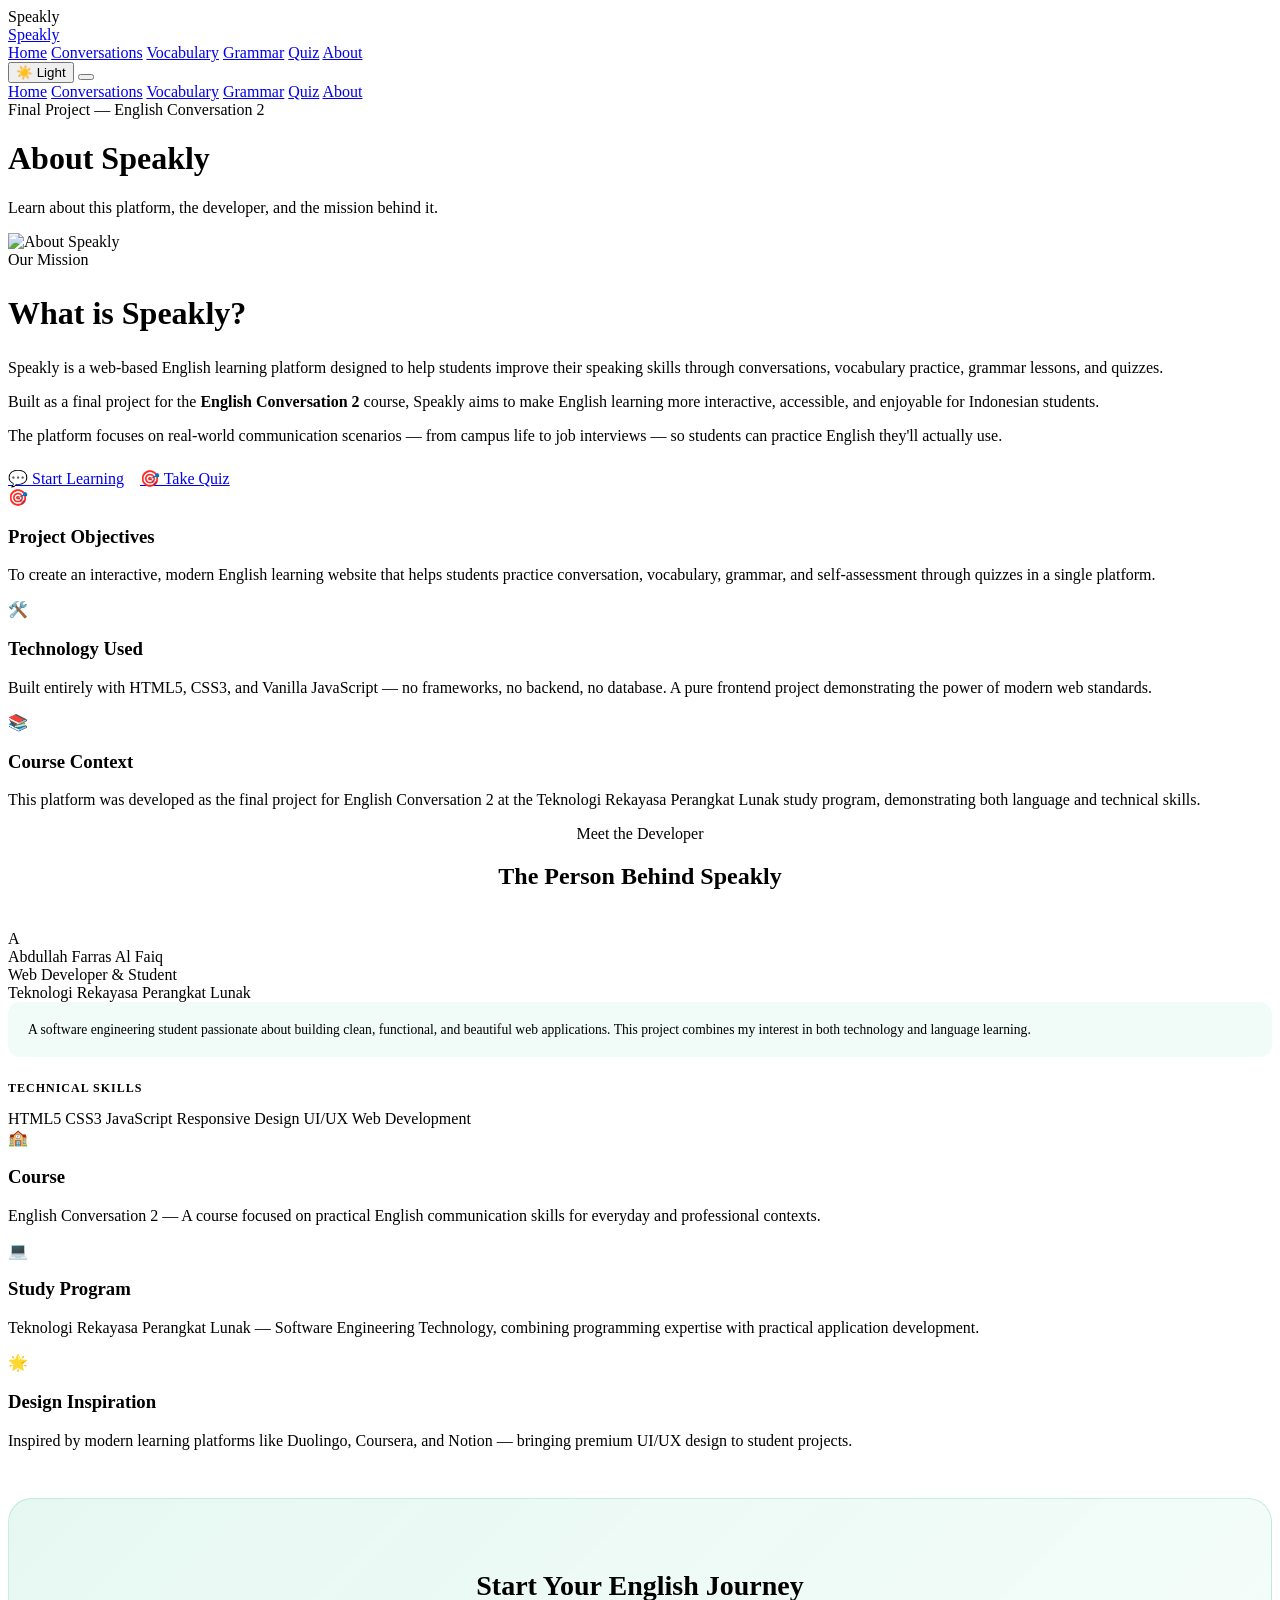
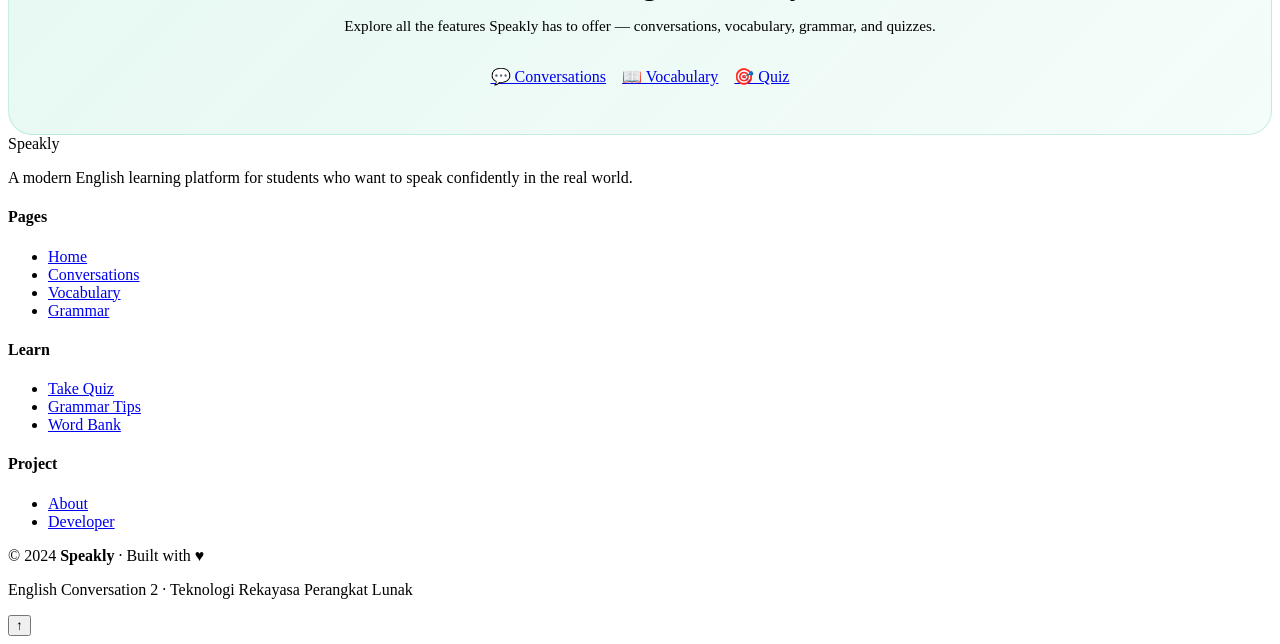
==== about.html @ 5d413e0e "Add files via upload" ====
<!DOCTYPE html>
<html lang="en">
<head>
  <meta charset="UTF-8" />
  <meta name="viewport" content="width=device-width, initial-scale=1.0" />
  <title>About – Speakly</title>
  <link rel="stylesheet" href="css/style.css" />
</head>
<body>

  <div id="loading-screen">
    <div class="loader-logo">Speak<span>ly</span></div>
    <div class="loader-bar"><div class="loader-progress"></div></div>
  </div>

  <nav class="navbar">
    <a href="index.html" class="nav-logo">Speak<span>ly</span></a>
    <div class="nav-links">
      <a href="index.html">Home</a>
      <a href="conversations.html">Conversations</a>
      <a href="vocabulary.html">Vocabulary</a>
      <a href="grammar.html">Grammar</a>
      <a href="quiz.html">Quiz</a>
      <a href="about.html" class="active">About</a>
    </div>
    <div class="nav-actions">
      <button id="dark-mode-toggle" class="dark-toggle">☀️ Light</button>
      <button class="hamburger" aria-label="Menu"><span></span><span></span><span></span></button>
    </div>
  </nav>

  <div class="mobile-nav">
    <a href="index.html">Home</a>
    <a href="conversations.html">Conversations</a>
    <a href="vocabulary.html">Vocabulary</a>
    <a href="grammar.html">Grammar</a>
    <a href="quiz.html">Quiz</a>
    <a href="about.html">About</a>
  </div>

  <!-- Page Hero -->
  <div class="page-hero">
    <span class="section-eyebrow">Final Project — English Conversation 2</span>
    <h1 class="page-hero-title">About <span style="color: var(--primary);">Speakly</span></h1>
    <p class="page-hero-desc">Learn about this platform, the developer, and the mission behind it.</p>
  </div>

  <section class="section" style="padding-top: 0;">
    <div class="section-container">

      <!-- About Hero: Image + Text -->
      <div class="about-hero fade-in">
        <div class="about-image">
          <img src="images/about.png" alt="About Speakly" />
        </div>
        <div class="about-text">
          <span class="section-eyebrow">Our Mission</span>
          <h2 class="section-title" style="text-align: left; font-size: 2rem;">What is <span style="color: var(--primary);">Speakly?</span></h2>
          <p>
            Speakly is a web-based English learning platform designed to help students improve their speaking skills through conversations, vocabulary practice, grammar lessons, and quizzes.
          </p>
          <p>
            Built as a final project for the <strong>English Conversation 2</strong> course, Speakly aims to make English learning more interactive, accessible, and enjoyable for Indonesian students.
          </p>
          <p>
            The platform focuses on real-world communication scenarios — from campus life to job interviews — so students can practice English they'll actually use.
          </p>
          <div style="display: flex; gap: 1rem; margin-top: 1.5rem; flex-wrap: wrap;">
            <a href="conversations.html" class="btn-primary">💬 Start Learning</a>
            <a href="quiz.html" class="btn-secondary">🎯 Take Quiz</a>
          </div>
        </div>
      </div>

      <!-- About Cards -->
      <div class="about-grid">
        <div class="about-card fade-in fade-in-delay-1">
          <div class="about-card-icon">🎯</div>
          <h3 class="about-card-title">Project Objectives</h3>
          <p class="about-card-text">
            To create an interactive, modern English learning website that helps students practice conversation, vocabulary, grammar, and self-assessment through quizzes in a single platform.
          </p>
        </div>
        <div class="about-card fade-in fade-in-delay-2">
          <div class="about-card-icon">🛠️</div>
          <h3 class="about-card-title">Technology Used</h3>
          <p class="about-card-text">
            Built entirely with HTML5, CSS3, and Vanilla JavaScript — no frameworks, no backend, no database. A pure frontend project demonstrating the power of modern web standards.
          </p>
        </div>
        <div class="about-card fade-in fade-in-delay-3">
          <div class="about-card-icon">📚</div>
          <h3 class="about-card-title">Course Context</h3>
          <p class="about-card-text">
            This platform was developed as the final project for English Conversation 2 at the Teknologi Rekayasa Perangkat Lunak study program, demonstrating both language and technical skills.
          </p>
        </div>
      </div>

      <!-- Developer Profile Card -->
      <div class="fade-in" style="text-align: center; margin-bottom: 1rem;">
        <span class="section-eyebrow">Meet the Developer</span>
        <h2 class="section-title" style="margin-bottom: 2.5rem;">The Person Behind Speakly</h2>
      </div>

      <div class="profile-card fade-in">
        <div class="profile-avatar">A</div>
        <div class="profile-name">Abdullah Farras Al Faiq</div>
        <div class="profile-role">Web Developer & Student</div>
        <div class="profile-program">Teknologi Rekayasa Perangkat Lunak</div>

        <div style="background: rgba(16,185,129,0.06); border-radius: 12px; padding: 1rem 1.25rem; margin-bottom: 1.5rem; font-size: 0.85rem; color: var(--muted); line-height: 1.7; text-align: left;">
          A software engineering student passionate about building clean, functional, and beautiful web applications. This project combines my interest in both technology and language learning.
        </div>

        <h4 style="font-size: 0.75rem; font-weight: 700; letter-spacing: 1px; text-transform: uppercase; color: var(--muted); margin-bottom: 0.875rem;">Technical Skills</h4>
        <div class="skills-list">
          <span class="skill-tag">HTML5</span>
          <span class="skill-tag">CSS3</span>
          <span class="skill-tag">JavaScript</span>
          <span class="skill-tag">Responsive Design</span>
          <span class="skill-tag">UI/UX</span>
          <span class="skill-tag">Web Development</span>
        </div>
      </div>

      <!-- Project Details -->
      <div class="about-grid" style="margin-top: 0; margin-bottom: 0;">
        <div class="about-card fade-in fade-in-delay-1">
          <div class="about-card-icon">🏫</div>
          <h3 class="about-card-title">Course</h3>
          <p class="about-card-text">English Conversation 2 — A course focused on practical English communication skills for everyday and professional contexts.</p>
        </div>
        <div class="about-card fade-in fade-in-delay-2">
          <div class="about-card-icon">💻</div>
          <h3 class="about-card-title">Study Program</h3>
          <p class="about-card-text">Teknologi Rekayasa Perangkat Lunak — Software Engineering Technology, combining programming expertise with practical application development.</p>
        </div>
        <div class="about-card fade-in fade-in-delay-3">
          <div class="about-card-icon">🌟</div>
          <h3 class="about-card-title">Design Inspiration</h3>
          <p class="about-card-text">Inspired by modern learning platforms like Duolingo, Coursera, and Notion — bringing premium UI/UX design to student projects.</p>
        </div>
      </div>

      <!-- CTA -->
      <div class="fade-in" style="text-align: center; margin-top: 3rem; padding: 3rem; background: linear-gradient(135deg, rgba(16,185,129,0.1), rgba(52,211,153,0.05)); border: 1px solid rgba(16,185,129,0.2); border-radius: 24px;">
        <h2 style="font-size: 1.75rem; font-weight: 800; margin-bottom: 0.75rem;">Start Your English Journey</h2>
        <p style="color: var(--muted); margin-bottom: 2rem; font-size: 0.95rem;">Explore all the features Speakly has to offer — conversations, vocabulary, grammar, and quizzes.</p>
        <div style="display: flex; gap: 1rem; justify-content: center; flex-wrap: wrap;">
          <a href="conversations.html" class="btn-primary">💬 Conversations</a>
          <a href="vocabulary.html" class="btn-secondary">📖 Vocabulary</a>
          <a href="quiz.html" class="btn-secondary">🎯 Quiz</a>
        </div>
      </div>

    </div>
  </section>

  <footer class="footer">
    <div class="footer-inner">
      <div class="footer-top">
        <div class="footer-brand">
          <div class="footer-brand-name">Speak<span>ly</span></div>
          <p class="footer-brand-desc">A modern English learning platform for students who want to speak confidently in the real world.</p>
        </div>
        <div class="footer-col">
          <h4 class="footer-col-title">Pages</h4>
          <ul>
            <li><a href="index.html">Home</a></li>
            <li><a href="conversations.html">Conversations</a></li>
            <li><a href="vocabulary.html">Vocabulary</a></li>
            <li><a href="grammar.html">Grammar</a></li>
          </ul>
        </div>
        <div class="footer-col">
          <h4 class="footer-col-title">Learn</h4>
          <ul>
            <li><a href="quiz.html">Take Quiz</a></li>
            <li><a href="grammar.html">Grammar Tips</a></li>
            <li><a href="vocabulary.html">Word Bank</a></li>
          </ul>
        </div>
        <div class="footer-col">
          <h4 class="footer-col-title">Project</h4>
          <ul>
            <li><a href="about.html">About</a></li>
            <li><a href="about.html">Developer</a></li>
          </ul>
        </div>
      </div>
      <div class="footer-bottom">
        <p class="footer-copy">© 2024 <strong>Speakly</strong> · Built with <span class="footer-heart">♥</span></p>
        <p class="footer-copy">English Conversation 2 · Teknologi Rekayasa Perangkat Lunak</p>
      </div>
    </div>
  </footer>

  <button id="back-to-top" title="Back to top">↑</button>

  <script src="js/main.js"></script>
  <script src="js/darkmode.js"></script>
</body>
</html>
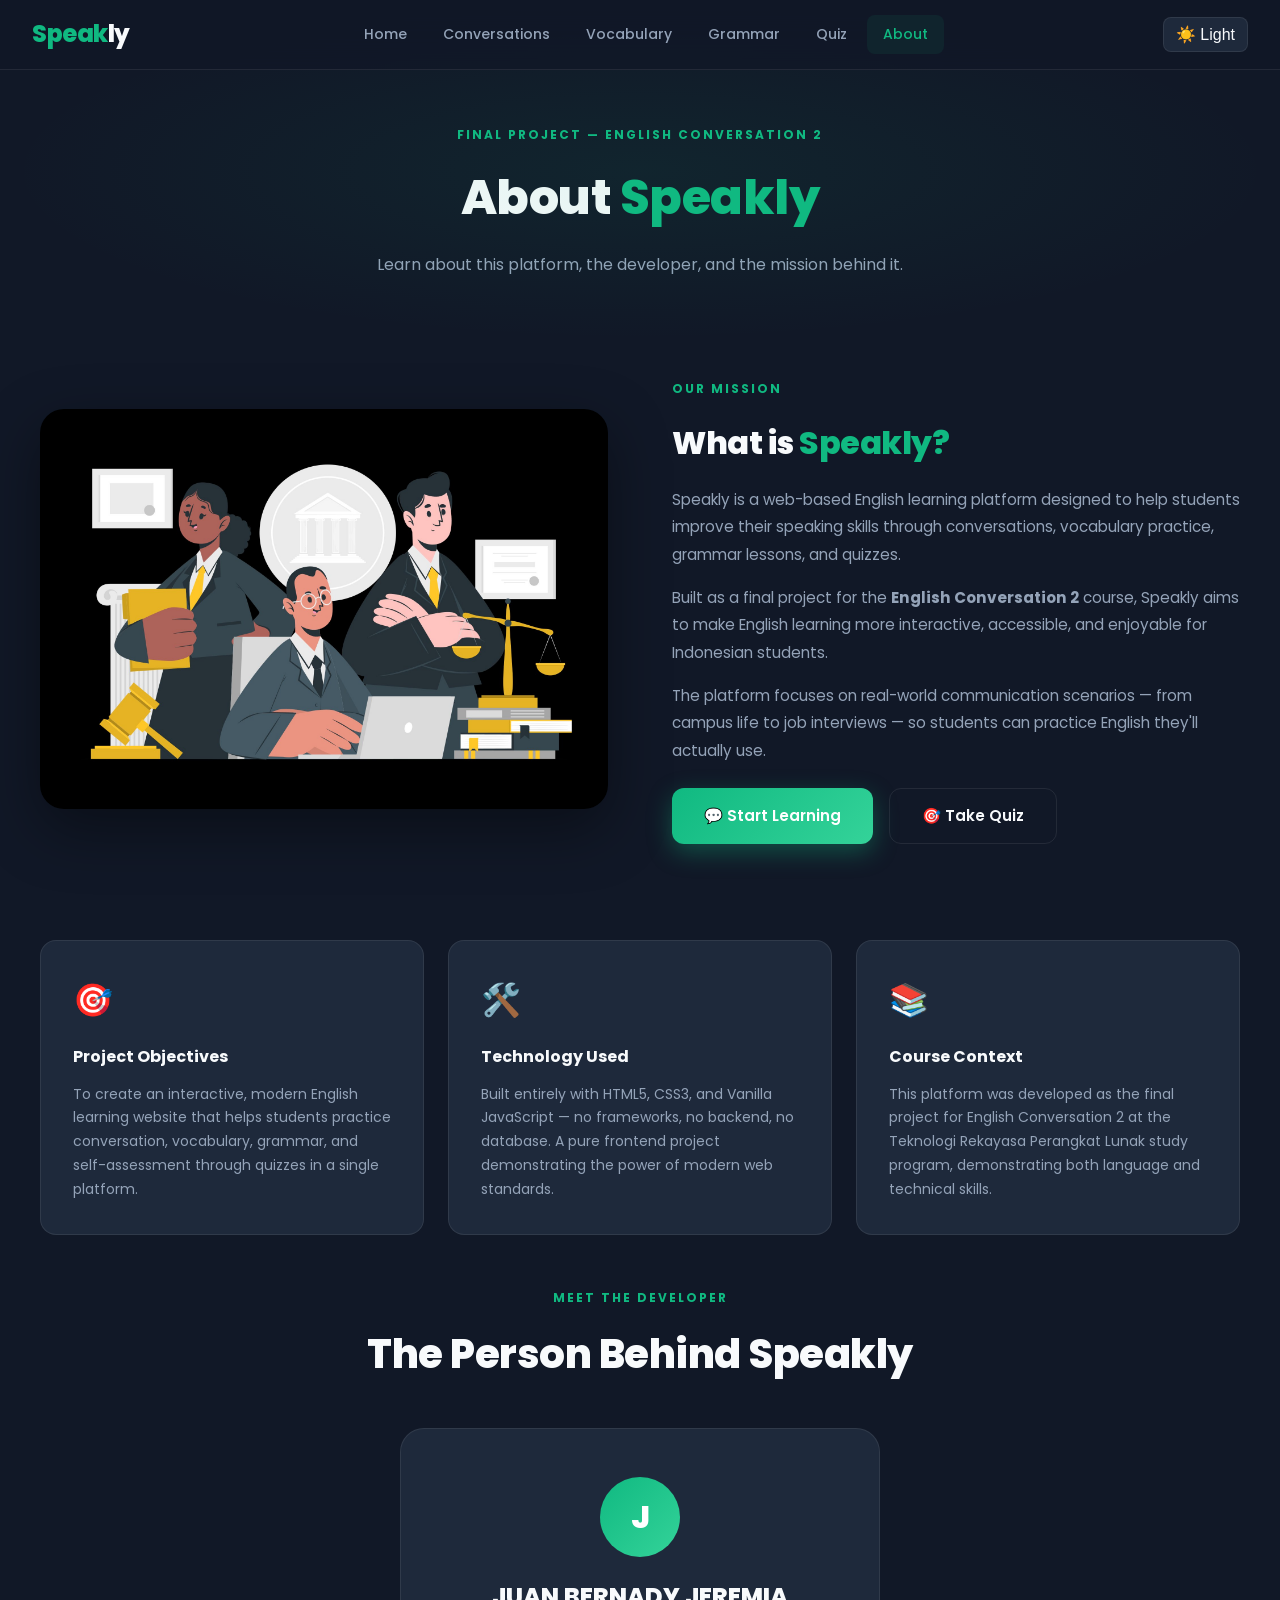
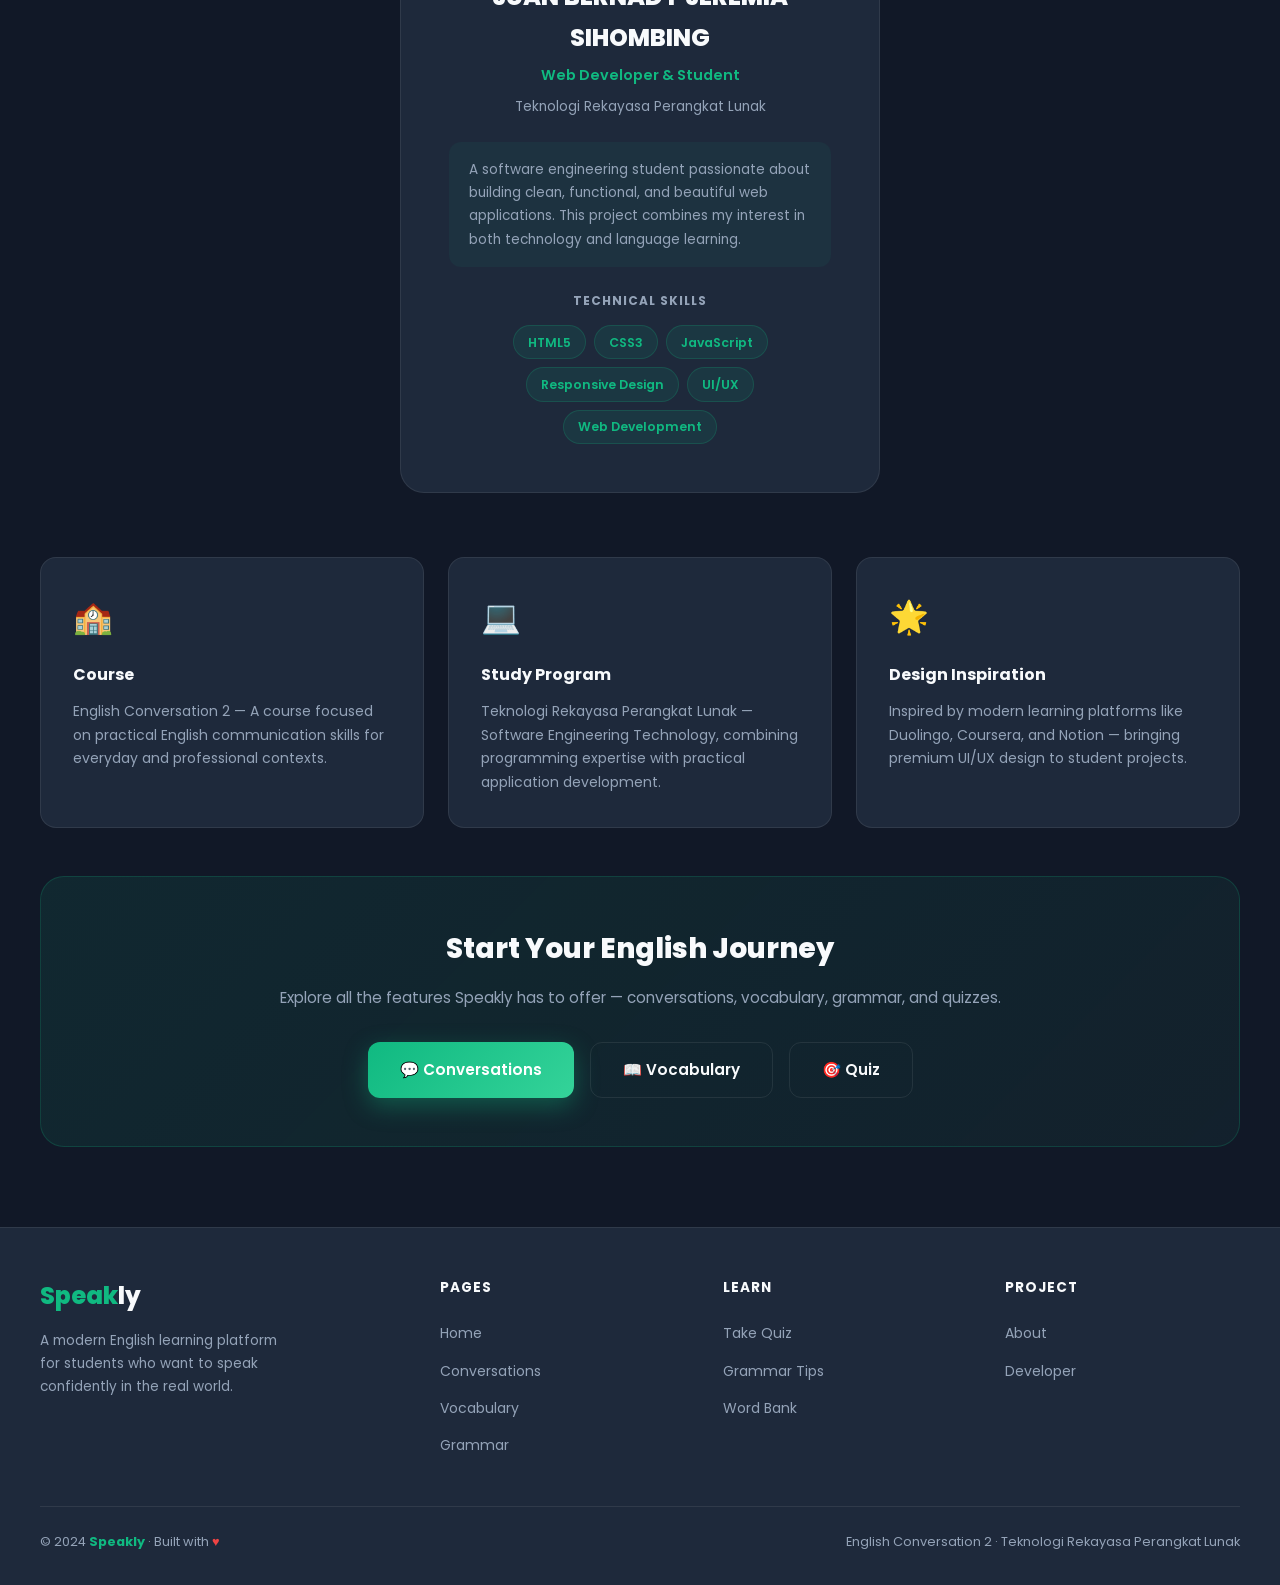
==== commit a64a3141: "Update about.html" ====
--- a/about.html
+++ b/about.html
@@ -104,8 +104,8 @@
       </div>
 
       <div class="profile-card fade-in">
-        <div class="profile-avatar">A</div>
-        <div class="profile-name">Abdullah Farras Al Faiq</div>
+        <div class="profile-avatar">J</div>
+        <div class="profile-name">JUAN BERNADY JEREMIA SIHOMBING</div>
         <div class="profile-role">Web Developer & Student</div>
         <div class="profile-program">Teknologi Rekayasa Perangkat Lunak</div>
 
--- a/css/style.css
+++ b/css/style.css
@@ -0,0 +1,1512 @@
+/* ===================================
+   SPEAKLY - Main Stylesheet
+   English Learning Platform
+   =================================== */
+
+/* --- Google Fonts Import --- */
+@import url('https://fonts.googleapis.com/css2?family=Poppins:wght@300;400;500;600;700;800;900&display=swap');
+
+/* --- CSS Variables (Color Palette) --- */
+:root {
+  --primary: #10B981;
+  --primary-light: #34D399;
+  --secondary: #1F2937;
+  --accent: #34D399;
+  --bg: #111827;
+  --card-bg: #1E293B;
+  --text: #F8FAFC;
+  --muted: #94A3B8;
+  --border: rgba(255, 255, 255, 0.08);
+  --glass: rgba(30, 41, 59, 0.7);
+  --shadow: 0 20px 60px rgba(0, 0, 0, 0.4);
+  --glow: 0 0 40px rgba(16, 185, 129, 0.15);
+  --radius: 16px;
+  --radius-lg: 24px;
+  --transition: all 0.3s cubic-bezier(0.4, 0, 0.2, 1);
+}
+
+/* --- Light Mode Override --- */
+body.light-mode {
+  --bg: #F0FDF4;
+  --card-bg: #FFFFFF;
+  --secondary: #E2E8F0;
+  --text: #0F172A;
+  --muted: #475569;
+  --border: rgba(0, 0, 0, 0.08);
+  --glass: rgba(255, 255, 255, 0.8);
+}
+
+/* --- Reset & Base --- */
+*, *::before, *::after {
+  margin: 0;
+  padding: 0;
+  box-sizing: border-box;
+}
+
+html {
+  scroll-behavior: smooth;
+  font-size: 16px;
+}
+
+body {
+  font-family: 'Poppins', sans-serif;
+  background-color: var(--bg);
+  color: var(--text);
+  line-height: 1.7;
+  overflow-x: hidden;
+  transition: background-color 0.3s ease, color 0.3s ease;
+}
+
+a {
+  text-decoration: none;
+  color: inherit;
+}
+
+img {
+  max-width: 100%;
+  display: block;
+}
+
+ul { list-style: none; }
+
+/* ===================================
+   LOADING SCREEN
+   =================================== */
+#loading-screen {
+  position: fixed;
+  inset: 0;
+  background: var(--bg);
+  display: flex;
+  flex-direction: column;
+  align-items: center;
+  justify-content: center;
+  z-index: 9999;
+  transition: opacity 0.5s ease, visibility 0.5s ease;
+}
+
+#loading-screen.hidden {
+  opacity: 0;
+  visibility: hidden;
+}
+
+.loader-logo {
+  font-size: 2rem;
+  font-weight: 800;
+  color: var(--primary);
+  margin-bottom: 2rem;
+  letter-spacing: -1px;
+}
+
+.loader-logo span { color: var(--text); }
+
+.loader-bar {
+  width: 200px;
+  height: 4px;
+  background: var(--card-bg);
+  border-radius: 2px;
+  overflow: hidden;
+}
+
+.loader-progress {
+  height: 100%;
+  background: linear-gradient(90deg, var(--primary), var(--primary-light));
+  border-radius: 2px;
+  animation: loadProgress 1.5s ease-in-out forwards;
+}
+
+@keyframes loadProgress {
+  from { width: 0; }
+  to { width: 100%; }
+}
+
+/* ===================================
+   NAVIGATION
+   =================================== */
+.navbar {
+  position: fixed;
+  top: 0;
+  left: 0;
+  right: 0;
+  z-index: 1000;
+  padding: 0 2rem;
+  height: 70px;
+  display: flex;
+  align-items: center;
+  justify-content: space-between;
+  background: rgba(17, 24, 39, 0.85);
+  backdrop-filter: blur(20px);
+  -webkit-backdrop-filter: blur(20px);
+  border-bottom: 1px solid var(--border);
+  transition: var(--transition);
+}
+
+body.light-mode .navbar {
+  background: rgba(240, 253, 244, 0.9);
+}
+
+.navbar.scrolled {
+  box-shadow: 0 4px 30px rgba(0, 0, 0, 0.3);
+}
+
+.nav-logo {
+  font-size: 1.5rem;
+  font-weight: 800;
+  color: var(--primary);
+  letter-spacing: -0.5px;
+}
+
+.nav-logo span { color: var(--text); }
+
+.nav-links {
+  display: flex;
+  gap: 0.25rem;
+  align-items: center;
+}
+
+.nav-links a {
+  padding: 0.5rem 1rem;
+  border-radius: 8px;
+  font-size: 0.875rem;
+  font-weight: 500;
+  color: var(--muted);
+  transition: var(--transition);
+  position: relative;
+}
+
+.nav-links a:hover,
+.nav-links a.active {
+  color: var(--primary);
+  background: rgba(16, 185, 129, 0.08);
+}
+
+.nav-actions {
+  display: flex;
+  align-items: center;
+  gap: 0.75rem;
+}
+
+/* Dark mode toggle */
+.dark-toggle {
+  background: var(--card-bg);
+  border: 1px solid var(--border);
+  color: var(--text);
+  padding: 0.45rem 0.75rem;
+  border-radius: 8px;
+  cursor: pointer;
+  font-size: 1rem;
+  transition: var(--transition);
+  display: flex;
+  align-items: center;
+  gap: 0.4rem;
+}
+
+.dark-toggle:hover {
+  background: var(--primary);
+  border-color: var(--primary);
+}
+
+/* Hamburger menu */
+.hamburger {
+  display: none;
+  flex-direction: column;
+  gap: 5px;
+  cursor: pointer;
+  padding: 0.5rem;
+  background: none;
+  border: none;
+}
+
+.hamburger span {
+  display: block;
+  width: 24px;
+  height: 2px;
+  background: var(--text);
+  border-radius: 2px;
+  transition: var(--transition);
+}
+
+.hamburger.active span:nth-child(1) {
+  transform: translateY(7px) rotate(45deg);
+}
+.hamburger.active span:nth-child(2) { opacity: 0; }
+.hamburger.active span:nth-child(3) {
+  transform: translateY(-7px) rotate(-45deg);
+}
+
+/* Mobile nav */
+.mobile-nav {
+  display: none;
+  position: fixed;
+  top: 70px;
+  left: 0;
+  right: 0;
+  background: var(--bg);
+  border-bottom: 1px solid var(--border);
+  padding: 1rem;
+  z-index: 999;
+  flex-direction: column;
+  gap: 0.5rem;
+  transform: translateY(-110%);
+  transition: transform 0.3s ease;
+}
+
+.mobile-nav.open {
+  transform: translateY(0);
+}
+
+.mobile-nav a {
+  padding: 0.75rem 1rem;
+  border-radius: 8px;
+  font-weight: 500;
+  color: var(--muted);
+  transition: var(--transition);
+  display: block;
+}
+
+.mobile-nav a:hover,
+.mobile-nav a.active {
+  color: var(--primary);
+  background: rgba(16, 185, 129, 0.08);
+}
+
+/* ===================================
+   BACK TO TOP
+   =================================== */
+#back-to-top {
+  position: fixed;
+  bottom: 2rem;
+  right: 2rem;
+  width: 48px;
+  height: 48px;
+  background: var(--primary);
+  color: white;
+  border: none;
+  border-radius: 12px;
+  cursor: pointer;
+  font-size: 1.25rem;
+  display: flex;
+  align-items: center;
+  justify-content: center;
+  z-index: 900;
+  opacity: 0;
+  transform: translateY(20px);
+  transition: var(--transition);
+  box-shadow: 0 8px 24px rgba(16, 185, 129, 0.4);
+}
+
+#back-to-top.visible {
+  opacity: 1;
+  transform: translateY(0);
+}
+
+#back-to-top:hover {
+  background: var(--primary-light);
+  transform: translateY(-3px);
+}
+
+/* ===================================
+   HERO SECTION
+   =================================== */
+.hero {
+  min-height: 100vh;
+  display: flex;
+  align-items: center;
+  padding: 100px 2rem 4rem;
+  position: relative;
+  overflow: hidden;
+}
+
+.hero::before {
+  content: '';
+  position: absolute;
+  top: -200px;
+  right: -200px;
+  width: 600px;
+  height: 600px;
+  background: radial-gradient(circle, rgba(16, 185, 129, 0.12) 0%, transparent 70%);
+  pointer-events: none;
+}
+
+.hero::after {
+  content: '';
+  position: absolute;
+  bottom: -200px;
+  left: -200px;
+  width: 500px;
+  height: 500px;
+  background: radial-gradient(circle, rgba(52, 211, 153, 0.06) 0%, transparent 70%);
+  pointer-events: none;
+}
+
+.hero-container {
+  max-width: 1200px;
+  margin: 0 auto;
+  width: 100%;
+  display: grid;
+  grid-template-columns: 1fr 1fr;
+  gap: 4rem;
+  align-items: center;
+}
+
+.hero-content { z-index: 1; }
+
+.hero-badge {
+  display: inline-flex;
+  align-items: center;
+  gap: 0.5rem;
+  background: rgba(16, 185, 129, 0.12);
+  border: 1px solid rgba(16, 185, 129, 0.25);
+  padding: 0.4rem 1rem;
+  border-radius: 50px;
+  font-size: 0.8rem;
+  font-weight: 600;
+  color: var(--primary);
+  margin-bottom: 1.5rem;
+  letter-spacing: 0.5px;
+}
+
+.hero-title {
+  font-size: clamp(2.5rem, 5vw, 3.75rem);
+  font-weight: 800;
+  line-height: 1.15;
+  letter-spacing: -1px;
+  margin-bottom: 1rem;
+}
+
+.hero-title .highlight {
+  background: linear-gradient(135deg, var(--primary), var(--primary-light));
+  -webkit-background-clip: text;
+  -webkit-text-fill-color: transparent;
+  background-clip: text;
+}
+
+.hero-tagline {
+  font-size: 1.25rem;
+  font-weight: 600;
+  color: var(--primary-light);
+  margin-bottom: 1rem;
+}
+
+.hero-desc {
+  font-size: 1rem;
+  color: var(--muted);
+  max-width: 480px;
+  margin-bottom: 2.5rem;
+  line-height: 1.8;
+}
+
+.hero-buttons {
+  display: flex;
+  gap: 1rem;
+  flex-wrap: wrap;
+}
+
+.btn-primary {
+  background: linear-gradient(135deg, var(--primary), var(--primary-light));
+  color: white;
+  padding: 0.875rem 2rem;
+  border-radius: 12px;
+  font-weight: 600;
+  font-size: 0.95rem;
+  border: none;
+  cursor: pointer;
+  transition: var(--transition);
+  box-shadow: 0 8px 24px rgba(16, 185, 129, 0.35);
+  display: inline-flex;
+  align-items: center;
+  gap: 0.5rem;
+}
+
+.btn-primary:hover {
+  transform: translateY(-2px);
+  box-shadow: 0 12px 32px rgba(16, 185, 129, 0.5);
+}
+
+.btn-secondary {
+  background: transparent;
+  color: var(--text);
+  padding: 0.875rem 2rem;
+  border-radius: 12px;
+  font-weight: 600;
+  font-size: 0.95rem;
+  border: 1px solid var(--border);
+  cursor: pointer;
+  transition: var(--transition);
+  display: inline-flex;
+  align-items: center;
+  gap: 0.5rem;
+}
+
+.btn-secondary:hover {
+  border-color: var(--primary);
+  color: var(--primary);
+  transform: translateY(-2px);
+}
+
+/* Hero Image */
+.hero-image-wrap {
+  position: relative;
+  display: flex;
+  justify-content: center;
+  align-items: center;
+  animation: heroFloat 4s ease-in-out infinite;
+}
+
+.hero-image-wrap::before {
+  content: '';
+  position: absolute;
+  inset: -20px;
+  background: radial-gradient(circle, rgba(16, 185, 129, 0.15) 0%, transparent 70%);
+  border-radius: 50%;
+}
+
+.hero-image-wrap img {
+  width: 100%;
+  max-width: 500px;
+  border-radius: var(--radius-lg);
+  position: relative;
+  z-index: 1;
+  filter: drop-shadow(0 30px 60px rgba(0,0,0,0.5));
+}
+
+@keyframes heroFloat {
+  0%, 100% { transform: translateY(0px); }
+  50% { transform: translateY(-15px); }
+}
+
+/* ===================================
+   STATS SECTION
+   =================================== */
+.stats-section {
+  padding: 3rem 2rem;
+  background: var(--card-bg);
+  border-top: 1px solid var(--border);
+  border-bottom: 1px solid var(--border);
+}
+
+.stats-grid {
+  max-width: 900px;
+  margin: 0 auto;
+  display: grid;
+  grid-template-columns: repeat(4, 1fr);
+  gap: 2rem;
+  text-align: center;
+}
+
+.stat-card {
+  padding: 1.5rem;
+}
+
+.stat-number {
+  font-size: 2.5rem;
+  font-weight: 800;
+  color: var(--primary);
+  line-height: 1;
+  margin-bottom: 0.5rem;
+  letter-spacing: -1px;
+}
+
+.stat-label {
+  font-size: 0.875rem;
+  color: var(--muted);
+  font-weight: 500;
+}
+
+/* ===================================
+   SECTION COMMON STYLES
+   =================================== */
+.section {
+  padding: 5rem 2rem;
+}
+
+.section-container {
+  max-width: 1200px;
+  margin: 0 auto;
+}
+
+.section-header {
+  text-align: center;
+  margin-bottom: 3.5rem;
+}
+
+.section-eyebrow {
+  display: inline-block;
+  font-size: 0.75rem;
+  font-weight: 700;
+  letter-spacing: 2px;
+  text-transform: uppercase;
+  color: var(--primary);
+  margin-bottom: 0.75rem;
+}
+
+.section-title {
+  font-size: clamp(1.75rem, 3.5vw, 2.5rem);
+  font-weight: 800;
+  letter-spacing: -0.5px;
+  margin-bottom: 1rem;
+}
+
+.section-desc {
+  font-size: 1rem;
+  color: var(--muted);
+  max-width: 560px;
+  margin: 0 auto;
+}
+
+/* ===================================
+   FEATURES SECTION
+   =================================== */
+.features-grid {
+  display: grid;
+  grid-template-columns: repeat(auto-fit, minmax(250px, 1fr));
+  gap: 1.5rem;
+}
+
+.feature-card {
+  background: var(--card-bg);
+  border: 1px solid var(--border);
+  border-radius: var(--radius);
+  padding: 2rem;
+  transition: var(--transition);
+  position: relative;
+  overflow: hidden;
+  cursor: default;
+}
+
+.feature-card::before {
+  content: '';
+  position: absolute;
+  top: 0;
+  left: 0;
+  right: 0;
+  height: 3px;
+  background: linear-gradient(90deg, var(--primary), var(--primary-light));
+  transform: scaleX(0);
+  transition: var(--transition);
+}
+
+.feature-card:hover {
+  transform: translateY(-6px);
+  border-color: rgba(16, 185, 129, 0.3);
+  box-shadow: var(--glow);
+}
+
+.feature-card:hover::before { transform: scaleX(1); }
+
+.feature-icon {
+  width: 52px;
+  height: 52px;
+  background: rgba(16, 185, 129, 0.12);
+  border-radius: 12px;
+  display: flex;
+  align-items: center;
+  justify-content: center;
+  font-size: 1.5rem;
+  margin-bottom: 1.25rem;
+  transition: var(--transition);
+}
+
+.feature-card:hover .feature-icon {
+  background: var(--primary);
+}
+
+.feature-title {
+  font-size: 1.1rem;
+  font-weight: 700;
+  margin-bottom: 0.5rem;
+}
+
+.feature-desc {
+  font-size: 0.875rem;
+  color: var(--muted);
+  line-height: 1.7;
+}
+
+/* ===================================
+   CONVERSATION CARDS
+   =================================== */
+.conversations-header {
+  max-width: 1200px;
+  margin: 0 auto 2rem;
+}
+
+.search-filter-bar {
+  display: flex;
+  gap: 1rem;
+  align-items: center;
+  flex-wrap: wrap;
+}
+
+.search-input-wrap {
+  position: relative;
+  flex: 1;
+  min-width: 240px;
+}
+
+.search-input-wrap input {
+  width: 100%;
+  padding: 0.75rem 1rem 0.75rem 2.75rem;
+  background: var(--card-bg);
+  border: 1px solid var(--border);
+  border-radius: 12px;
+  color: var(--text);
+  font-family: 'Poppins', sans-serif;
+  font-size: 0.9rem;
+  transition: var(--transition);
+}
+
+.search-input-wrap input:focus {
+  outline: none;
+  border-color: var(--primary);
+  box-shadow: 0 0 0 3px rgba(16, 185, 129, 0.15);
+}
+
+.search-icon {
+  position: absolute;
+  left: 0.875rem;
+  top: 50%;
+  transform: translateY(-50%);
+  color: var(--muted);
+  font-size: 1rem;
+}
+
+.filter-buttons {
+  display: flex;
+  gap: 0.5rem;
+  flex-wrap: wrap;
+}
+
+.filter-btn {
+  padding: 0.6rem 1.25rem;
+  border-radius: 8px;
+  font-size: 0.85rem;
+  font-weight: 600;
+  border: 1px solid var(--border);
+  background: var(--card-bg);
+  color: var(--muted);
+  cursor: pointer;
+  transition: var(--transition);
+  font-family: 'Poppins', sans-serif;
+}
+
+.filter-btn:hover,
+.filter-btn.active {
+  background: var(--primary);
+  border-color: var(--primary);
+  color: white;
+}
+
+/* Conversation grid */
+.conversations-grid {
+  display: grid;
+  grid-template-columns: repeat(auto-fill, minmax(300px, 1fr));
+  gap: 1.5rem;
+}
+
+.conv-card {
+  background: var(--card-bg);
+  border: 1px solid var(--border);
+  border-radius: var(--radius);
+  overflow: hidden;
+  transition: var(--transition);
+}
+
+.conv-card:hover {
+  transform: translateY(-6px);
+  border-color: rgba(16, 185, 129, 0.3);
+  box-shadow: var(--shadow);
+}
+
+.conv-card-image {
+  width: 100%;
+  height: 200px;
+  object-fit: cover;
+  background: var(--secondary);
+}
+
+.conv-card-body {
+  padding: 1.5rem;
+}
+
+.conv-category {
+  display: inline-block;
+  font-size: 0.7rem;
+  font-weight: 700;
+  letter-spacing: 1px;
+  text-transform: uppercase;
+  color: var(--primary);
+  background: rgba(16, 185, 129, 0.1);
+  padding: 0.25rem 0.75rem;
+  border-radius: 50px;
+  margin-bottom: 0.75rem;
+}
+
+.conv-title {
+  font-size: 1.1rem;
+  font-weight: 700;
+  margin-bottom: 1rem;
+}
+
+.conv-dialog { display: flex; flex-direction: column; gap: 0.625rem; }
+
+.dialog-line {
+  display: flex;
+  gap: 0.5rem;
+  font-size: 0.85rem;
+}
+
+.dialog-speaker {
+  font-weight: 700;
+  color: var(--primary);
+  white-space: nowrap;
+  min-width: 100px;
+}
+
+.dialog-text { color: var(--muted); }
+
+/* ===================================
+   VOCABULARY PAGE
+   =================================== */
+.vocab-search-wrap {
+  max-width: 600px;
+  margin: 0 auto 3rem;
+  position: relative;
+}
+
+.vocab-search-wrap input {
+  width: 100%;
+  padding: 1rem 1.25rem 1rem 3rem;
+  background: var(--card-bg);
+  border: 1px solid var(--border);
+  border-radius: 16px;
+  color: var(--text);
+  font-family: 'Poppins', sans-serif;
+  font-size: 1rem;
+  transition: var(--transition);
+}
+
+.vocab-search-wrap input:focus {
+  outline: none;
+  border-color: var(--primary);
+  box-shadow: 0 0 0 4px rgba(16, 185, 129, 0.12);
+}
+
+.vocab-search-wrap .search-icon {
+  left: 1rem;
+  font-size: 1.1rem;
+}
+
+.vocab-grid {
+  display: grid;
+  grid-template-columns: repeat(auto-fill, minmax(220px, 1fr));
+  gap: 1.25rem;
+}
+
+.vocab-card {
+  background: var(--card-bg);
+  border: 1px solid var(--border);
+  border-radius: var(--radius);
+  padding: 1.75rem 1.5rem;
+  text-align: center;
+  transition: var(--transition);
+  cursor: default;
+}
+
+.vocab-card:hover {
+  transform: translateY(-5px);
+  border-color: rgba(16, 185, 129, 0.3);
+  box-shadow: var(--glow);
+}
+
+.vocab-emoji {
+  font-size: 2rem;
+  margin-bottom: 1rem;
+}
+
+.vocab-english {
+  font-size: 1.25rem;
+  font-weight: 700;
+  margin-bottom: 0.25rem;
+  color: var(--text);
+}
+
+.vocab-divider {
+  display: block;
+  width: 40px;
+  height: 2px;
+  background: linear-gradient(90deg, var(--primary), var(--primary-light));
+  margin: 0.75rem auto;
+  border-radius: 2px;
+}
+
+.vocab-translation {
+  font-size: 0.95rem;
+  color: var(--primary);
+  font-weight: 600;
+}
+
+.empty-state {
+  grid-column: 1 / -1;
+  text-align: center;
+  padding: 4rem;
+  color: var(--muted);
+}
+
+.empty-state .empty-icon {
+  font-size: 3rem;
+  margin-bottom: 1rem;
+}
+
+/* ===================================
+   GRAMMAR PAGE
+   =================================== */
+.grammar-lessons {
+  max-width: 800px;
+  margin: 0 auto;
+  display: flex;
+  flex-direction: column;
+  gap: 1rem;
+}
+
+.lesson-card {
+  background: var(--card-bg);
+  border: 1px solid var(--border);
+  border-radius: var(--radius);
+  overflow: hidden;
+  transition: var(--transition);
+}
+
+.lesson-header {
+  display: flex;
+  align-items: center;
+  justify-content: space-between;
+  padding: 1.5rem 2rem;
+  cursor: pointer;
+  transition: var(--transition);
+  user-select: none;
+}
+
+.lesson-header:hover { background: rgba(16, 185, 129, 0.04); }
+
+.lesson-header-left {
+  display: flex;
+  align-items: center;
+  gap: 1rem;
+}
+
+.lesson-number {
+  width: 36px;
+  height: 36px;
+  background: rgba(16, 185, 129, 0.12);
+  color: var(--primary);
+  border-radius: 8px;
+  display: flex;
+  align-items: center;
+  justify-content: center;
+  font-size: 0.875rem;
+  font-weight: 700;
+}
+
+.lesson-title-text { font-weight: 700; font-size: 1rem; }
+.lesson-subtitle { font-size: 0.8rem; color: var(--muted); margin-top: 0.15rem; }
+
+.lesson-toggle {
+  width: 32px;
+  height: 32px;
+  border-radius: 8px;
+  background: rgba(16, 185, 129, 0.08);
+  display: flex;
+  align-items: center;
+  justify-content: center;
+  color: var(--primary);
+  font-size: 1.2rem;
+  transition: var(--transition);
+  flex-shrink: 0;
+}
+
+.lesson-card.open .lesson-toggle { transform: rotate(180deg); }
+.lesson-card.open { border-color: rgba(16, 185, 129, 0.3); }
+
+.lesson-body {
+  max-height: 0;
+  overflow: hidden;
+  transition: max-height 0.4s cubic-bezier(0.4, 0, 0.2, 1);
+}
+
+.lesson-body.open { max-height: 600px; }
+
+.lesson-content {
+  padding: 0 2rem 2rem;
+  border-top: 1px solid var(--border);
+}
+
+.formula-box {
+  background: rgba(16, 185, 129, 0.08);
+  border: 1px solid rgba(16, 185, 129, 0.2);
+  border-radius: 12px;
+  padding: 1.25rem 1.5rem;
+  margin: 1.25rem 0;
+}
+
+.formula-label {
+  font-size: 0.75rem;
+  font-weight: 700;
+  letter-spacing: 1px;
+  text-transform: uppercase;
+  color: var(--primary);
+  margin-bottom: 0.5rem;
+}
+
+.formula-text {
+  font-size: 1rem;
+  font-weight: 600;
+  font-family: 'Courier New', monospace;
+  color: var(--text);
+}
+
+.examples-label {
+  font-size: 0.8rem;
+  font-weight: 700;
+  letter-spacing: 1px;
+  text-transform: uppercase;
+  color: var(--muted);
+  margin: 1.25rem 0 0.75rem;
+}
+
+.example-item {
+  display: flex;
+  align-items: flex-start;
+  gap: 0.75rem;
+  padding: 0.75rem 0;
+  border-bottom: 1px solid var(--border);
+  font-size: 0.9rem;
+}
+
+.example-item:last-child { border-bottom: none; }
+
+.example-bullet {
+  width: 6px;
+  height: 6px;
+  background: var(--primary);
+  border-radius: 50%;
+  margin-top: 0.45rem;
+  flex-shrink: 0;
+}
+
+/* ===================================
+   QUIZ PAGE
+   =================================== */
+.quiz-wrapper {
+  max-width: 720px;
+  margin: 0 auto;
+}
+
+.quiz-progress-wrap {
+  margin-bottom: 2rem;
+}
+
+.quiz-progress-info {
+  display: flex;
+  justify-content: space-between;
+  align-items: center;
+  margin-bottom: 0.75rem;
+}
+
+.quiz-question-count {
+  font-size: 0.85rem;
+  font-weight: 600;
+  color: var(--muted);
+}
+
+.quiz-score-display {
+  font-size: 0.85rem;
+  font-weight: 700;
+  color: var(--primary);
+}
+
+.progress-bar {
+  width: 100%;
+  height: 8px;
+  background: var(--card-bg);
+  border-radius: 4px;
+  overflow: hidden;
+}
+
+.progress-fill {
+  height: 100%;
+  background: linear-gradient(90deg, var(--primary), var(--primary-light));
+  border-radius: 4px;
+  transition: width 0.4s ease;
+}
+
+.quiz-card {
+  background: var(--card-bg);
+  border: 1px solid var(--border);
+  border-radius: var(--radius-lg);
+  padding: 2.5rem;
+  margin-bottom: 1.5rem;
+}
+
+.quiz-question-text {
+  font-size: 1.2rem;
+  font-weight: 700;
+  line-height: 1.5;
+  margin-bottom: 2rem;
+}
+
+.quiz-options {
+  display: flex;
+  flex-direction: column;
+  gap: 0.75rem;
+}
+
+.quiz-option {
+  display: flex;
+  align-items: center;
+  gap: 1rem;
+  padding: 1rem 1.25rem;
+  background: var(--bg);
+  border: 1px solid var(--border);
+  border-radius: 12px;
+  cursor: pointer;
+  transition: var(--transition);
+  font-family: 'Poppins', sans-serif;
+  font-size: 0.95rem;
+  color: var(--text);
+  text-align: left;
+  width: 100%;
+}
+
+.quiz-option:hover:not(:disabled) {
+  border-color: var(--primary);
+  background: rgba(16, 185, 129, 0.06);
+}
+
+.quiz-option.selected {
+  border-color: var(--primary);
+  background: rgba(16, 185, 129, 0.1);
+}
+
+.quiz-option.correct {
+  border-color: #10B981;
+  background: rgba(16, 185, 129, 0.15);
+}
+
+.quiz-option.wrong {
+  border-color: #EF4444;
+  background: rgba(239, 68, 68, 0.1);
+}
+
+.option-letter {
+  width: 32px;
+  height: 32px;
+  border-radius: 8px;
+  background: var(--card-bg);
+  display: flex;
+  align-items: center;
+  justify-content: center;
+  font-size: 0.8rem;
+  font-weight: 700;
+  flex-shrink: 0;
+  transition: var(--transition);
+}
+
+.quiz-option.selected .option-letter { background: var(--primary); color: white; }
+.quiz-option.correct .option-letter { background: #10B981; color: white; }
+.quiz-option.wrong .option-letter { background: #EF4444; color: white; }
+
+.quiz-controls {
+  display: flex;
+  justify-content: space-between;
+  align-items: center;
+  gap: 1rem;
+}
+
+/* Result screen */
+.result-screen {
+  display: none;
+  text-align: center;
+  padding: 3rem 2rem;
+}
+
+.result-screen.show { display: block; }
+
+.result-emoji {
+  font-size: 4rem;
+  margin-bottom: 1rem;
+}
+
+.result-title {
+  font-size: 2rem;
+  font-weight: 800;
+  margin-bottom: 0.5rem;
+}
+
+.result-score {
+  font-size: 4rem;
+  font-weight: 900;
+  color: var(--primary);
+  line-height: 1;
+  margin: 1.5rem 0;
+}
+
+.result-percent {
+  font-size: 1.25rem;
+  color: var(--muted);
+  margin-bottom: 1rem;
+}
+
+.result-level {
+  display: inline-block;
+  padding: 0.5rem 1.5rem;
+  background: rgba(16, 185, 129, 0.12);
+  border: 1px solid rgba(16, 185, 129, 0.3);
+  border-radius: 50px;
+  font-weight: 700;
+  color: var(--primary);
+  margin-bottom: 1rem;
+}
+
+.result-message {
+  color: var(--muted);
+  font-size: 0.95rem;
+  margin-bottom: 2rem;
+}
+
+/* ===================================
+   ABOUT PAGE
+   =================================== */
+.about-hero {
+  display: grid;
+  grid-template-columns: 1fr 1fr;
+  gap: 4rem;
+  align-items: center;
+  margin-bottom: 4rem;
+  padding: 2rem 0;
+}
+
+.about-image {
+  border-radius: var(--radius-lg);
+  overflow: hidden;
+  box-shadow: var(--shadow);
+}
+
+.about-image img {
+  width: 100%;
+  height: 400px;
+  object-fit: cover;
+}
+
+.about-text .section-eyebrow { margin-bottom: 1rem; }
+
+.about-text p {
+  color: var(--muted);
+  margin-bottom: 1rem;
+  line-height: 1.8;
+  font-size: 0.95rem;
+}
+
+.about-grid {
+  display: grid;
+  grid-template-columns: repeat(auto-fit, minmax(300px, 1fr));
+  gap: 1.5rem;
+  margin-bottom: 3rem;
+}
+
+.about-card {
+  background: var(--card-bg);
+  border: 1px solid var(--border);
+  border-radius: var(--radius);
+  padding: 2rem;
+  transition: var(--transition);
+}
+
+.about-card:hover {
+  border-color: rgba(16, 185, 129, 0.3);
+  transform: translateY(-4px);
+}
+
+.about-card-icon {
+  font-size: 2rem;
+  margin-bottom: 1rem;
+}
+
+.about-card-title {
+  font-size: 1rem;
+  font-weight: 700;
+  margin-bottom: 0.75rem;
+}
+
+.about-card-text {
+  font-size: 0.875rem;
+  color: var(--muted);
+  line-height: 1.7;
+}
+
+/* Profile card */
+.profile-card {
+  background: var(--card-bg);
+  border: 1px solid var(--border);
+  border-radius: var(--radius-lg);
+  padding: 3rem;
+  text-align: center;
+  max-width: 480px;
+  margin: 0 auto 4rem;
+}
+
+.profile-avatar {
+  width: 80px;
+  height: 80px;
+  background: linear-gradient(135deg, var(--primary), var(--primary-light));
+  border-radius: 50%;
+  display: flex;
+  align-items: center;
+  justify-content: center;
+  font-size: 2rem;
+  font-weight: 800;
+  color: white;
+  margin: 0 auto 1.25rem;
+}
+
+.profile-name {
+  font-size: 1.5rem;
+  font-weight: 800;
+  margin-bottom: 0.25rem;
+}
+
+.profile-role {
+  color: var(--primary);
+  font-weight: 600;
+  margin-bottom: 0.5rem;
+  font-size: 0.9rem;
+}
+
+.profile-program {
+  color: var(--muted);
+  font-size: 0.85rem;
+  margin-bottom: 1.5rem;
+}
+
+.skills-list {
+  display: flex;
+  flex-wrap: wrap;
+  gap: 0.5rem;
+  justify-content: center;
+}
+
+.skill-tag {
+  padding: 0.35rem 0.875rem;
+  background: rgba(16, 185, 129, 0.1);
+  border: 1px solid rgba(16, 185, 129, 0.2);
+  border-radius: 50px;
+  font-size: 0.78rem;
+  font-weight: 600;
+  color: var(--primary);
+}
+
+/* ===================================
+   PAGE HERO BANNER (inner pages)
+   =================================== */
+.page-hero {
+  padding: 120px 2rem 4rem;
+  text-align: center;
+  position: relative;
+}
+
+.page-hero::before {
+  content: '';
+  position: absolute;
+  top: 0;
+  left: 0;
+  right: 0;
+  bottom: 0;
+  background: radial-gradient(ellipse at center, rgba(16, 185, 129, 0.08) 0%, transparent 70%);
+  pointer-events: none;
+}
+
+.page-hero-title {
+  font-size: clamp(2rem, 4vw, 3rem);
+  font-weight: 800;
+  letter-spacing: -0.5px;
+  margin-bottom: 0.75rem;
+}
+
+.page-hero-desc {
+  font-size: 1rem;
+  color: var(--muted);
+  max-width: 560px;
+  margin: 0 auto;
+}
+
+/* ===================================
+   FOOTER
+   =================================== */
+.footer {
+  background: var(--card-bg);
+  border-top: 1px solid var(--border);
+  padding: 3rem 2rem 2rem;
+}
+
+.footer-inner {
+  max-width: 1200px;
+  margin: 0 auto;
+}
+
+.footer-top {
+  display: grid;
+  grid-template-columns: 1.5fr repeat(3, 1fr);
+  gap: 3rem;
+  margin-bottom: 3rem;
+}
+
+.footer-brand-name {
+  font-size: 1.5rem;
+  font-weight: 800;
+  color: var(--primary);
+  margin-bottom: 0.75rem;
+}
+
+.footer-brand-name span { color: var(--text); }
+
+.footer-brand-desc {
+  font-size: 0.85rem;
+  color: var(--muted);
+  line-height: 1.7;
+  max-width: 260px;
+}
+
+.footer-col-title {
+  font-size: 0.85rem;
+  font-weight: 700;
+  letter-spacing: 1px;
+  text-transform: uppercase;
+  color: var(--text);
+  margin-bottom: 1.25rem;
+}
+
+.footer-col ul {
+  display: flex;
+  flex-direction: column;
+  gap: 0.625rem;
+}
+
+.footer-col a {
+  font-size: 0.875rem;
+  color: var(--muted);
+  transition: var(--transition);
+}
+
+.footer-col a:hover { color: var(--primary); }
+
+.footer-bottom {
+  border-top: 1px solid var(--border);
+  padding-top: 1.5rem;
+  display: flex;
+  justify-content: space-between;
+  align-items: center;
+  flex-wrap: wrap;
+  gap: 1rem;
+}
+
+.footer-copy {
+  font-size: 0.8rem;
+  color: var(--muted);
+}
+
+.footer-copy strong { color: var(--primary); }
+
+.footer-heart { color: #EF4444; }
+
+/* ===================================
+   ANIMATIONS
+   =================================== */
+.fade-in {
+  opacity: 0;
+  transform: translateY(30px);
+  transition: opacity 0.6s ease, transform 0.6s ease;
+}
+
+.fade-in.visible {
+  opacity: 1;
+  transform: translateY(0);
+}
+
+.fade-in-delay-1 { transition-delay: 0.1s; }
+.fade-in-delay-2 { transition-delay: 0.2s; }
+.fade-in-delay-3 { transition-delay: 0.3s; }
+.fade-in-delay-4 { transition-delay: 0.4s; }
+
+/* Hero fade-in on load */
+.hero-content {
+  animation: fadeInUp 0.8s ease forwards;
+}
+
+.hero-image-wrap {
+  animation: fadeInRight 0.8s ease 0.3s both;
+}
+
+@keyframes fadeInUp {
+  from { opacity: 0; transform: translateY(40px); }
+  to { opacity: 1; transform: translateY(0); }
+}
+
+@keyframes fadeInRight {
+  from { opacity: 0; transform: translateX(40px); }
+  to { opacity: 1; transform: translateX(0); }
+}
+
+/* ===================================
+   RESPONSIVE
+   =================================== */
+@media (max-width: 1024px) {
+  .footer-top {
+    grid-template-columns: 1fr 1fr;
+  }
+}
+
+@media (max-width: 768px) {
+  .nav-links { display: none; }
+  .hamburger { display: flex; }
+  .mobile-nav { display: flex; }
+
+  .hero-container {
+    grid-template-columns: 1fr;
+    text-align: center;
+    gap: 2.5rem;
+  }
+
+  .hero-desc { margin-left: auto; margin-right: auto; }
+  .hero-buttons { justify-content: center; }
+
+  .hero-image-wrap { max-width: 400px; margin: 0 auto; }
+
+  .stats-grid { grid-template-columns: repeat(2, 1fr); }
+
+  .about-hero { grid-template-columns: 1fr; }
+
+  .footer-top { grid-template-columns: 1fr; gap: 2rem; }
+
+  .footer-bottom { flex-direction: column; text-align: center; }
+
+  .quiz-controls { flex-direction: column; }
+  .quiz-controls .btn-primary,
+  .quiz-controls .btn-secondary { width: 100%; justify-content: center; }
+}
+
+@media (max-width: 480px) {
+  .stats-grid { grid-template-columns: 1fr 1fr; }
+  .section { padding: 3rem 1.25rem; }
+  .hero { padding: 90px 1.25rem 3rem; }
+  .quiz-card { padding: 1.5rem; }
+}
+
+/* ===================================
+   UTILITY
+   =================================== */
+.text-center { text-align: center; }
+.mt-1 { margin-top: 0.5rem; }
+.mt-2 { margin-top: 1rem; }
+.mt-3 { margin-top: 1.5rem; }
+.mb-1 { margin-bottom: 0.5rem; }
+.mb-2 { margin-bottom: 1rem; }
+.hidden-card { display: none !important; }
